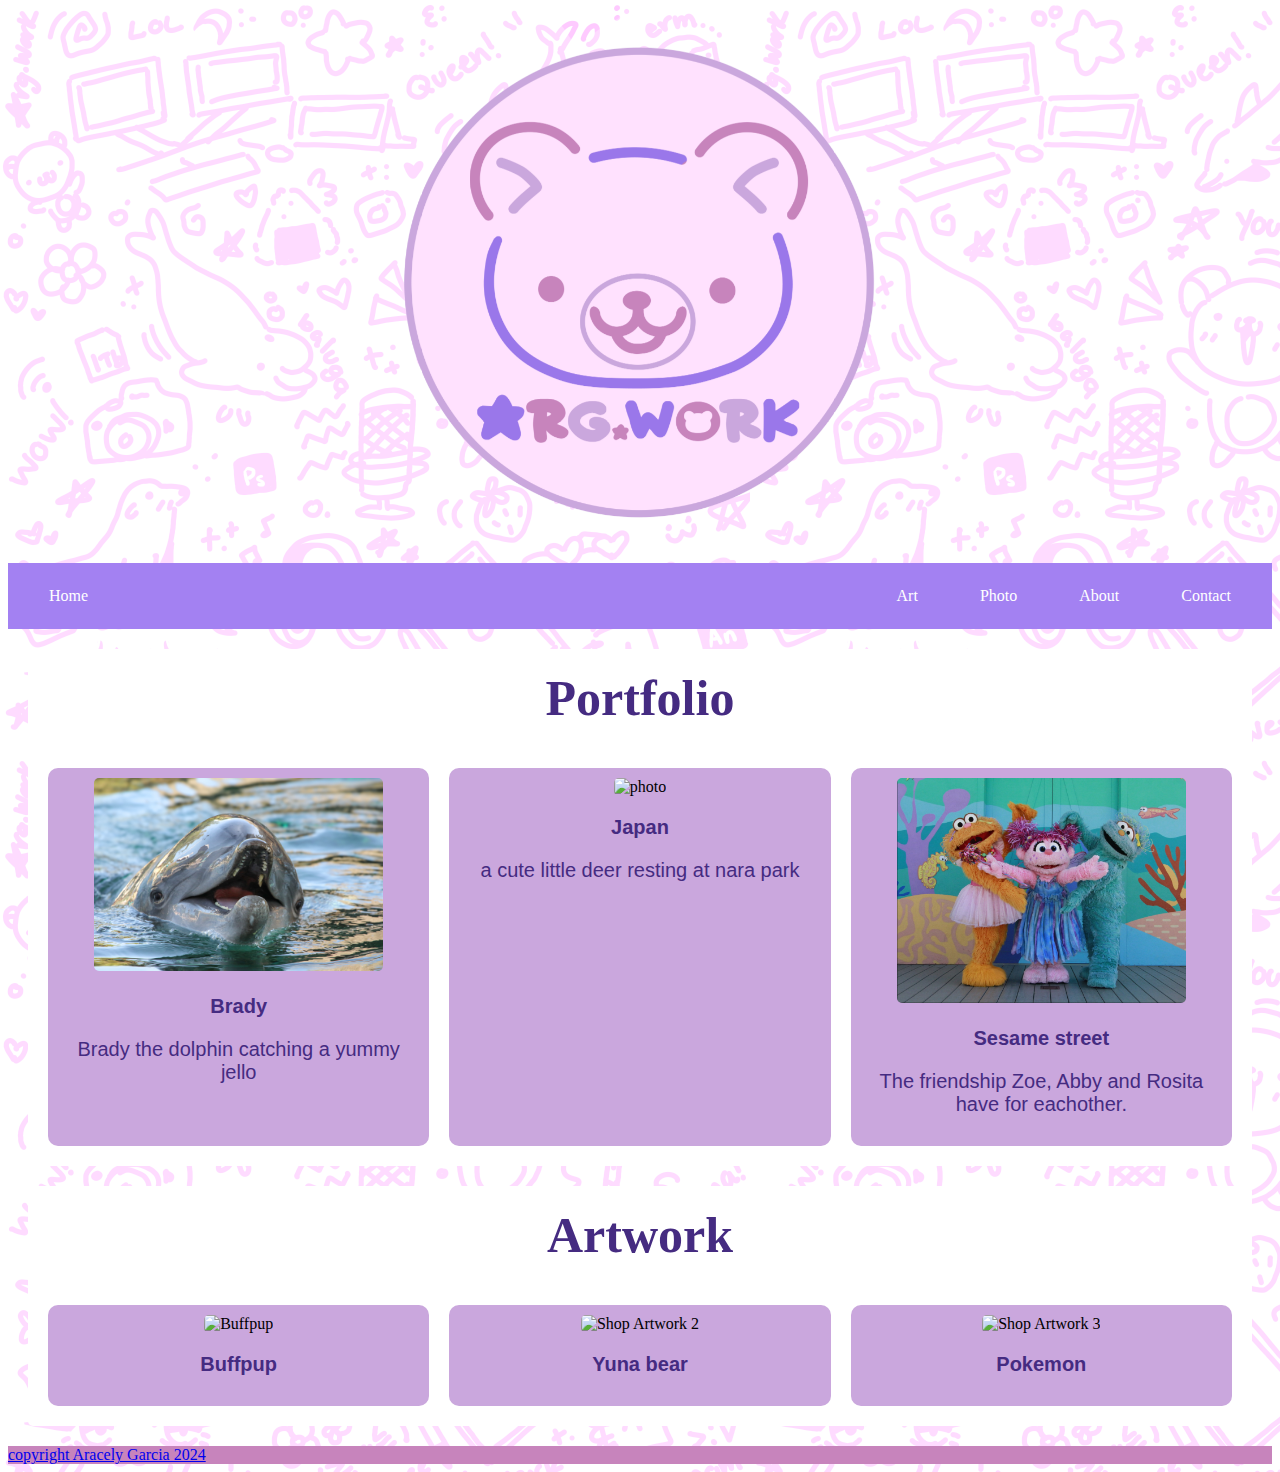
==== index.html @ f234f03a "push" ====
<!doctype html>
<html>
<head>
<meta charset="utf-8">
<title>argwork-website</title>
<link rel="stylesheet" href="main.css">
	<style>
		/*featured images*/
* {
  box-sizing: border-box;
}

div.gallery {
  border: 1px solid #ccc;
}

div.gallery:hover {
  border: 1px solid #777;
}

div.gallery img {
  width: 100%;
  height: auto;
}

div.desc {
  padding: 15px;
  text-align: center;
}

* {
  box-sizing: border-box;
}

.responsive {
  padding: 0 6px;
  float: left;
  width: 24.99999%;
}
		p {
    color: #452B81;
	font-size: 20px;
	font-family:"Jua", sans-serif;
		}
		
	h3 {
  text-align: center;
  font: oblique;
  color: #452B81;
font-size: 20px;
}
h2 {
  text-align: center;
  font: oblique;
  color: #452B81;
font-size: 50px;
}

@media only screen and (max-width: 700px) {
  .responsive {
    width: 49.99999%;
    margin: 6px 0;
  }
}

@media only screen and (max-width: 500px) {
  .responsive {
    width: 100%;
  }
}

.clearfix:after {
  content: "";
  display: table;
  clear: both;
}
	</style>
</head>
	
<body>
	<!--arg.work logo-->
<header>
	<div id= "selection-container"> 
		<div id="home" class="section">
	<div class= "ccontainer">	
		<div id="mainlogo">
		<img src="assets/arg.work.png" alt="arg.work logo" width="600px">
		</div> 
		</div> 
		</div>
	</div>
	
	
	
	
	<!--nav bar-->
  <nav>
<ul>
	 <li><a href="contact.html">Contact</a></li>
	<li><a href="about.html">About</a></li>
  <li><a href="photo.html">Photo</a></li>
	<li><a href="art.html">Art</a></li>
   <li style="float:left"><a class="active" href="index.html">Home</a></li>
</ul> </nav>
	</header>
	
	
	<section id="portfolio">
        <h2>Portfolio</h2>
        <div class="flex-container">
            <div class="item1">
					<img src="images/photos/dolphin9.jpg" alt="dolphin9">
                <h3>Brady</h3>
                <p>Brady the dolphin catching a yummy jello</p>
            </div>
            <div class="item1">
                <img src="images/photos/photo.jpg" alt="photo">
                <h3>Japan</h3>
                <p>a cute little deer resting at nara park</p>
            </div>
            <div class="item1">
                <img src="images/photos/street2.jpg" alt="street">
                <h3>Sesame street</h3>
                <p>The friendship Zoe, Abby and Rosita have for eachother.</p>
			</div></div>
	</section>
	
 <section id="shop">
        <h2>Artwork</h2>
        <div class="flex-container">
            <div class="item1">
                <img src="images/drawings/buffpup3.png" alt="Buffpup">
                <h3>Buffpup</h3>
              
            </div>
            <div class="item1">
                <img src="images/drawings/kumabear2.png" alt="Shop Artwork 2">
                <h3>Yuna bear</h3>
            </div>
            <div class="item1">
                <img src="images/drawings/pokemon-team.png" alt="Shop Artwork 3">
                <h3>Pokemon</h3>
            </div>
	 </div>

	
	
	
	
	
	
	
	
	
	
	
	
	
	
	
	
	
<!--	<!--image gallery
	<div class="responsive">
  <div class="gallery">
    <a target="_blank" href="images/drawings-cropped/buffpup.PNG">
      <img src="images/drawings-cropped/buffpup.PNG" alt="buffpup" width="600" height="400">
    </a>
    <div class="desc">Add a description of the image here</div>
  </div>
</div>


<div class="responsive">
  <div class="gallery">
    <a target="_blank" href="images/photos-cropped/dolphin-7.jpg">
      <img src="images/photos-cropped/dolphin-7.jpg" alt="dolphin" width="600" height="400">
    </a>
    <div class="desc">Add a description of the image here</div>
  </div>
</div>

<div class="responsive">
  <div class="gallery">
    <a target="_blank" href="images/photos-cropped/photo.jpg">
      <img src="images/photos-cropped/photo.jpg" alt="Vampire" width="600" height="400">
    </a>
    <div class="desc">Add a description of the image here</div>
  </div>
</div>

<div class="responsive">
  <div class="gallery">
    <a target="_blank" href="images/drawings-cropped/3droom1.jpg">
      <img src="images/drawings-cropped/3droom1.jpg" alt="3d room" width="600" height="400">
    </a>
    <div class="desc">Add a description of the image here</div>
  </div>
</div>

<div class="clearfix"></div>

	<div style="padding:6px;"></div> -->
	
</section>
	<footer><!--link added on to text--><a href="https://argwork.artstation.com/"> copyright Aracely Garcia 2024 </a> </footer>

	</body>
</html>
---- main.css ----
@charset "utf-8";
/* CSS Document */

/*background*/
*{
	box-sizing:border-box;
}
body{
	background: url("assets/doodlebg.png");
	background-size: 750px 750px;
	
}
footer{
	background-color:#C784BC;
	clear: both;
}

#container{ 
width:800px;
	margin: 0 auto;
	background-color: rgba(255,255,255,0.30)
}
#home .container {
	display: flex;
	flex-direction: column;
	justify-content: space-around;
	padding-bottom: 80px;
	
}
.ccontainer {
	min-height: 100px;
	padding: 25px;
	padding-top: 25px;
	padding-right:25px;
	padding-bottom: 25px;
	padding-left: 25px;
	/*display: flex;
	justify-content: center;*/
	align-items: center;
	backface-visibility: hidden;
	transition: transform .3s
	
}
.containerr {
float:left;
  border-radius: 10px;
  background-color: white;
  padding: 80px;

}

img{
	width: 40%;
	height: auto;
}

#mainlogo {
	text-align: center;
	margin: 10px;
}


							/*featured photos on home page*/
nav ul {
    list-style: none;
    padding: 0;
}

nav ul li {
    display: inline;
    margin: 0 15px;
}

nav a {
    color: #fff;
    text-decoration: none;
}

section {
    padding: 20px;
    margin: 20px;
    background: #fff;
    border-radius: 5px;
}

h2 {
    margin-top: 0;
}

.flex-container {
    display: flex;
    flex-wrap: wrap;
    justify-content: space-between;
    gap: 20px;
}

.item1 {
    flex: 1 1 calc(30% - 20px);
    background: #CAA7DD;
    border-radius: 10px;
    padding: 10px;
    text-align: center;
}

.item1 img {
    max-width: 100%;
    border-radius: 5px;
	width: 80%;
	height: auto;
}

button {
    margin-top: 10px;
    padding: 10px;
    background: #A381F2;
    color: white;
    border: none;
    cursor: pointer;
}

button:hover {
    background: #7846EB;
}

form {
    display: flex;
    flex-direction: column;
}

form label {
    margin-top: 10px;
}

form input, form textarea {
    padding: 10px;
    margin-top: 5px;
}



				/*Navigtion bar code */
nav{
	margin: 0 0 20px 0 
}
nav ul {
  list-style-type: none;
  margin: 0;
  padding: 10px;
  overflow: hidden;
  background-color: #A381F2;
}

nav li {
  float: right;
}

nav li a {
  display: block;
  color: white;
  text-align: center;
  padding: 14px 16px;
  text-decoration: none;
}

nav li a:hover:not(.active) {
  background-color: #7846EB;
}

.active {
  background-color: #A381F2;
}

/*center youtube*/

#home .container {
	display: flex;
	flex-direction: column;
	justify-content: space-around;
	padding-bottom: 80px;
	
}
.ccontainer {
	min-height: 100px;
	padding: 25px;
	padding-top: 25px;
	padding-right:25px;
	padding-bottom: 25px;
	padding-left: 25px;
	display: flex;
	justify-content: center;
	align-items: center;
	backface-visibility: hidden;
	transition: transform .3s
	
}



/*image gallery*/	
	div.gallery {
  border: 1px solid #ccc;
}

div.gallery:hover {
  border: 1px solid #B093F1;
}

div.gallery img {
  width: 100%;
  height: auto;
}

div.desc {
  padding: 10px;
}

* {
  box-sizing: border-box;
}






/*about logo and etc*/
.container {
    display: flex;
    height: 100vh; 
}



.logo2 {
   	width: 100%;
    height: auto;
}

.social-icons {
    margin-top: 20px;
    display: flex;
    justify-content: center; /* Centers icons horizontally */
}

.icon {
    display: inline-block;
    margin: 0 10px;
    font-size: 40px;
    color: #C784BC;
    transition: color 0.3s;
}

.icon:hover {
    color: #A381F2 /* Change to your preferred hover color */
}

.content {
    flex: 1;
    padding: 100px; /* Add padding for better spacing */
    display: 10px;
    flex-direction: column; /* Align content vertically */
    justify-content: center; /* Center content vertically */
}









@media only screen and (min-width: 768px) {
																			/* tablets and desktop*/
		.responsive {
  padding: 10px 10px;
  float: left;
  width: 24.99999%;
}
	h1 {
    color: #452B81;;
	font-size: 30px;
	font-family: "Jua", sans-serif;
}
h3 {
    color: #452B81;;
	font-size: 30px;
	font-family: "Jua", sans-serif;
	}
	.sidebar {
    width: 300px;
	height: 300px;
    text-align: center;
    padding: 0px;
	flex-direction: column;
	justify-content: space-around;
	padding-bottom: 80px;
    box-shadow: 0 2px 5px rgba(0, 0, 0, 0.0);
}
	}
@media only screen and (max-width : 768px ){
																							/*phones*/
	 .item1 {
        flex: 1 1 100%;
    }
	
  .responsive {
	  padding: 10px 10px;
  float: left;
  width: 24.99999%;
    width: 32.99999%;
    margin: 1px 0;
	  display: flex;
	  flex-direction: column;
  }
	
	
	/*about logo and etc*/
.container {
    display: flex;
    height: 100vh; 
}
	
.sidebar {
    width: 300px;
	height: 300px;
    text-align: center;
    padding: 0px;
	flex-direction: column;
	justify-content: space-around;
	padding-bottom: 80px;
    box-shadow: 0 2px 5px rgba(0, 0, 0, 0.0);
}

.logo2 {
	align-self: center;
    max-width: 50%;
    height: auto;
}

.social-icons {
    margin-top: 10px;
    display: flex;
    justify-content: center; /* Centers icons horizontally */
}

.icon {
    display: inline-block;
    margin: 0 10px;
    font-size: 40px;
    color: #C784BC;
    transition: color 0.3s;
}

.icon:hover {
    color: #A381F2 /* Change to your preferred hover color */
}

.content {
    flex: 1;
    padding: 5px; /* Add padding for better spacing */
    display: table-column;
    flex-direction: column; /* Align content vertically */
    justify-content: center; /* Center content vertically */
}

h1 { 								/* ABOUT ME */
    color: #452B81;
	font-size: 50px;
	font-family: "Jua", sans-serif;
}

p { /* INFO ABOUT ME */
	display: bottom;
    color: #452B81;
	background: rgba(163,129,242,0.67);
	font-size: 18px;
	font-family: "Jua", sans-serif;
}

.jua-regular {
  font-family: "Jua", sans-serif;
  font-weight: 400;
  font-style: normal;
}

	
	
	
	
	
	
	
	
	
	
	
	
	
	
	
	
	
	
	
	
	
}
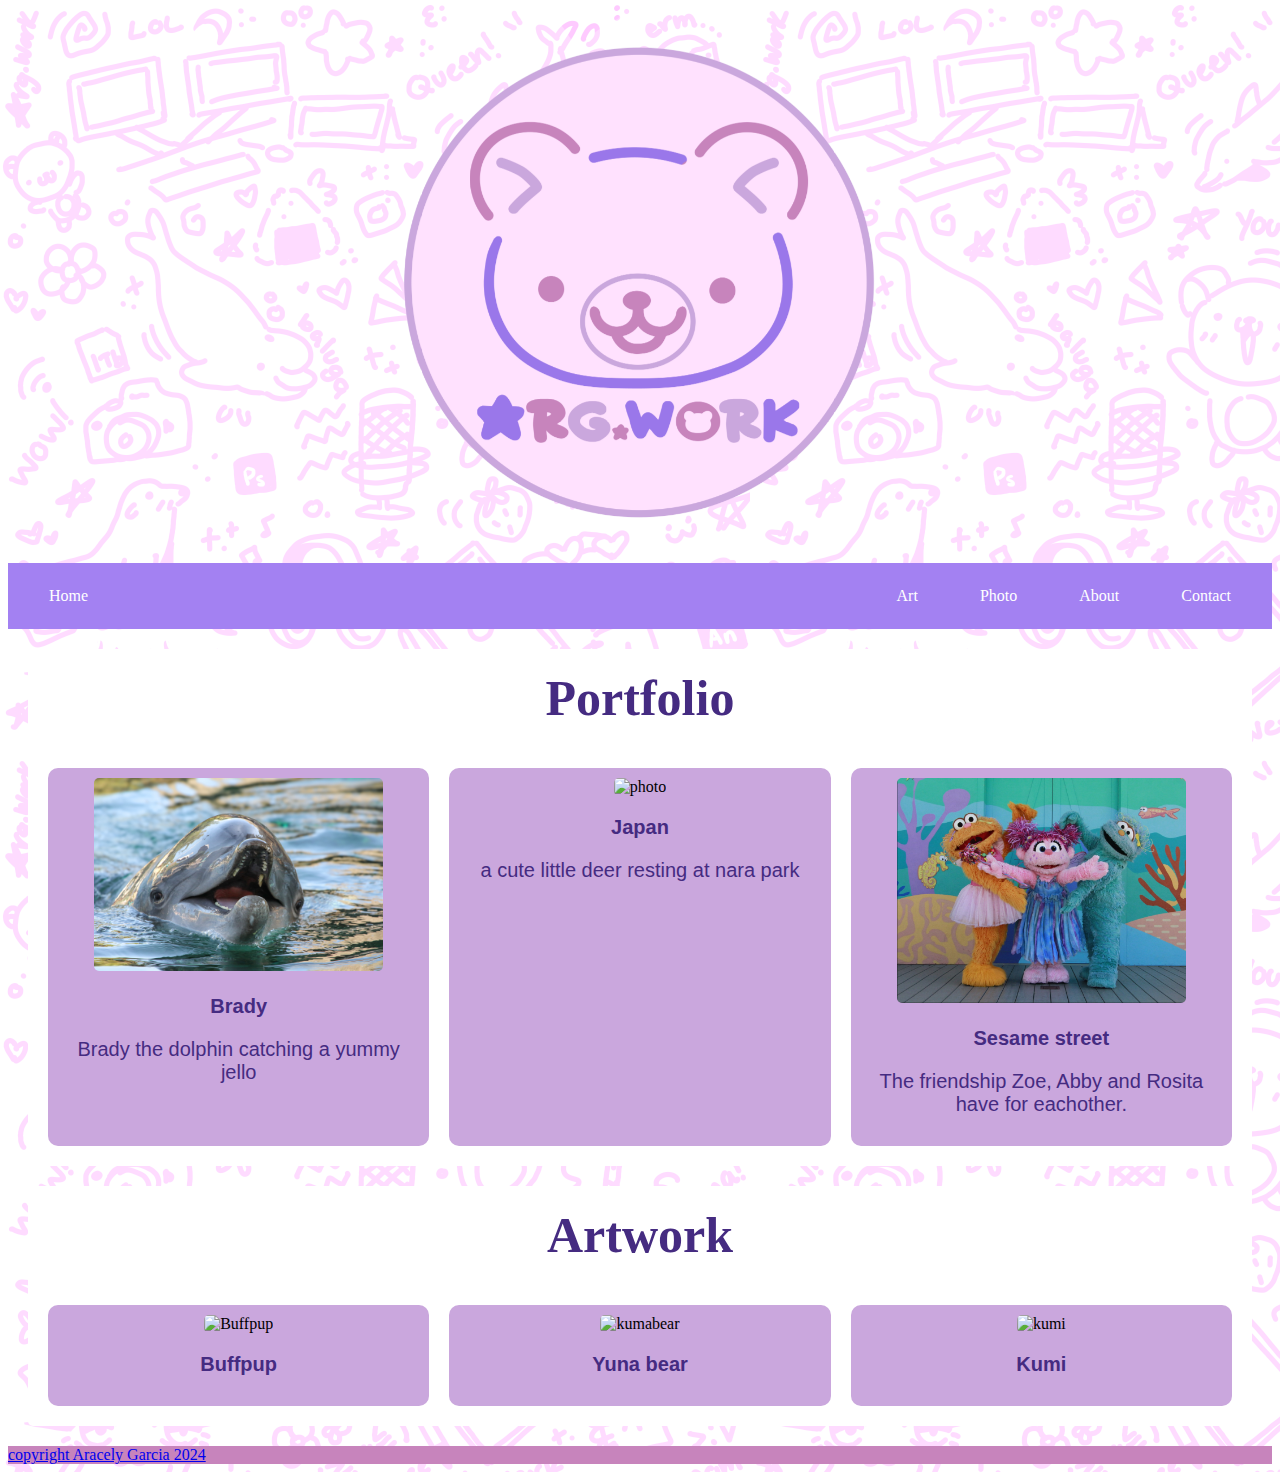
==== commit d41530cc: "push" ====
--- a/index.html
+++ b/index.html
@@ -134,12 +134,12 @@
               
             </div>
             <div class="item1">
-                <img src="images/drawings/kumabear2.png" alt="Shop Artwork 2">
+                <img src="images/drawings/kumabear.jpg" alt="kumabear">
                 <h3>Yuna bear</h3>
             </div>
             <div class="item1">
-                <img src="images/drawings/pokemon-team.png" alt="Shop Artwork 3">
-                <h3>Pokemon</h3>
+                <img src="images/drawings/kumi.png" alt="kumi">
+                <h3>Kumi</h3>
             </div>
 	 </div>
 
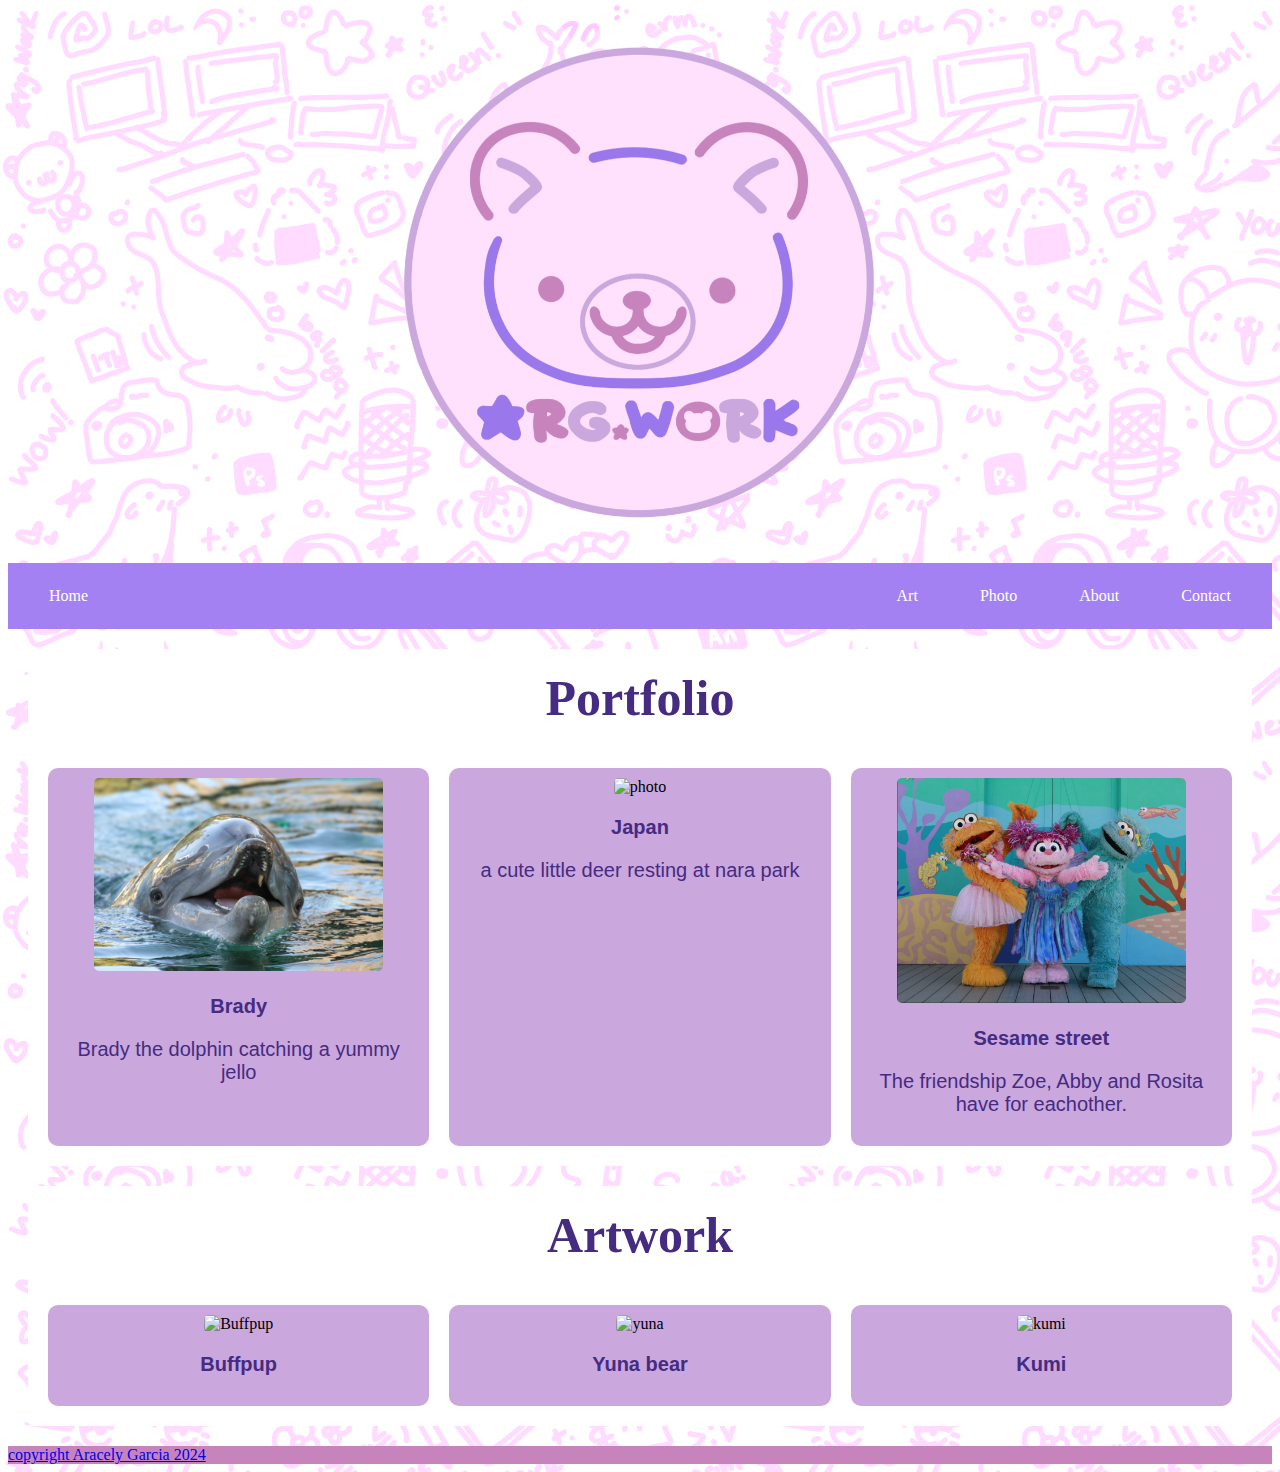
==== commit 9e84fc40: "push" ====
--- a/index.html
+++ b/index.html
@@ -134,11 +134,11 @@
               
             </div>
             <div class="item1">
-                <img src="images/drawings/kumabear.jpg" alt="kumabear">
+                <img src="images/drawings/kumabear.jpg" alt="yuna">
                 <h3>Yuna bear</h3>
             </div>
             <div class="item1">
-                <img src="images/drawings/kumi.png" alt="kumi">
+               <img src="images/drawings/kumi.png" alt="kumi">
                 <h3>Kumi</h3>
             </div>
 	 </div>
--- a/main.css
+++ b/main.css
@@ -370,13 +370,6 @@
 	font-family: "Jua", sans-serif;
 }
 
-p { /* INFO ABOUT ME */
-	display: bottom;
-    color: #452B81;
-	background: rgba(163,129,242,0.67);
-	font-size: 18px;
-	font-family: "Jua", sans-serif;
-}
 
 .jua-regular {
   font-family: "Jua", sans-serif;
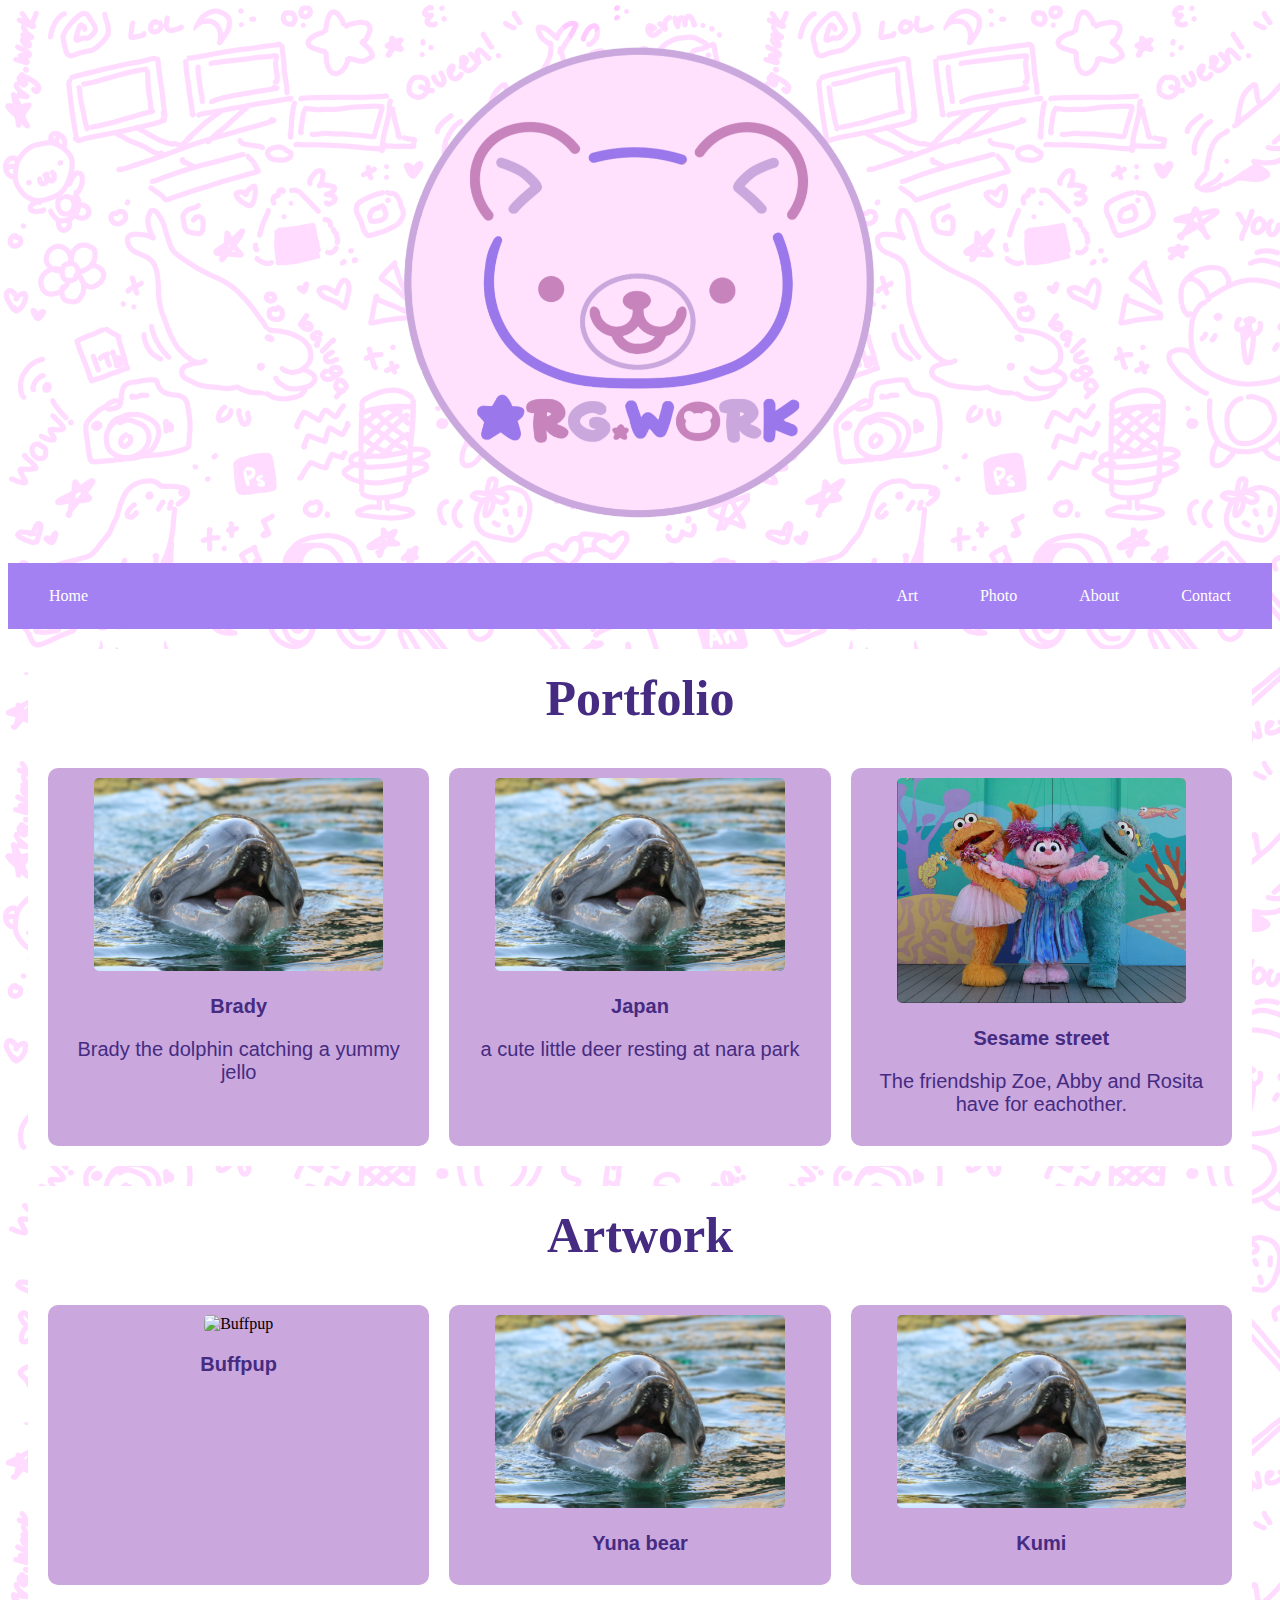
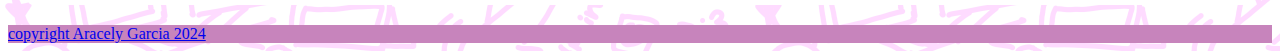
==== commit bbeda883: "test" ====
--- a/index.html
+++ b/index.html
@@ -114,7 +114,7 @@
                 <p>Brady the dolphin catching a yummy jello</p>
             </div>
             <div class="item1">
-                <img src="images/photos/photo.jpg" alt="photo">
+               <img src="images/photos/dolphin9.jpg" alt="dolphin9">
                 <h3>Japan</h3>
                 <p>a cute little deer resting at nara park</p>
             </div>
@@ -134,11 +134,11 @@
               
             </div>
             <div class="item1">
-                <img src="images/drawings/kumabear.jpg" alt="yuna">
+               <img src="images/photos/dolphin9.jpg" alt="dolphin9">
                 <h3>Yuna bear</h3>
             </div>
             <div class="item1">
-               <img src="images/drawings/kumi.png" alt="kumi">
+              <img src="images/photos/dolphin9.jpg" alt="dolphin9">
                 <h3>Kumi</h3>
             </div>
 	 </div>
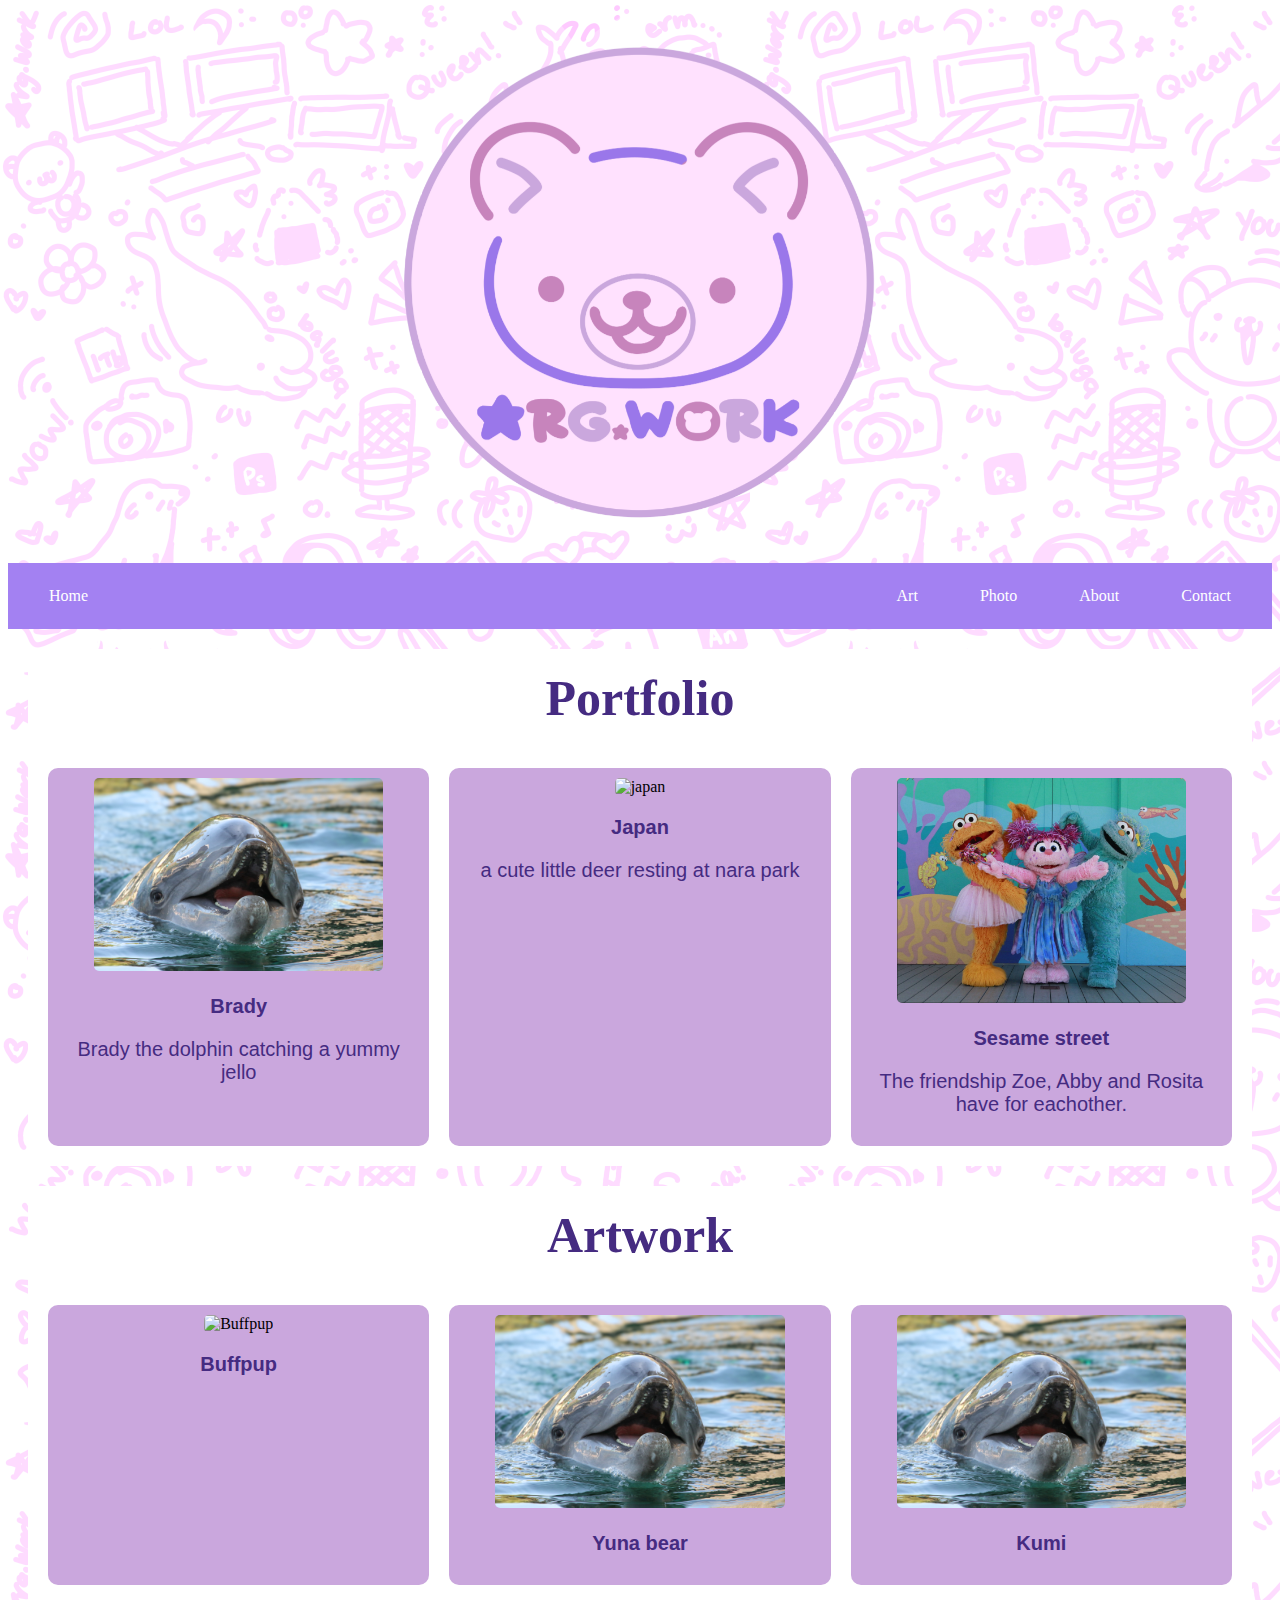
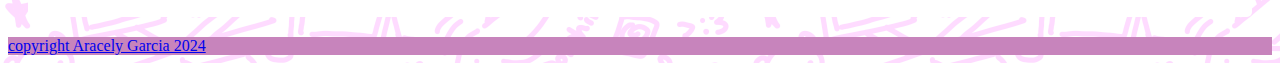
==== commit db4c956e: "test push" ====
--- a/index.html
+++ b/index.html
@@ -114,7 +114,7 @@
                 <p>Brady the dolphin catching a yummy jello</p>
             </div>
             <div class="item1">
-               <img src="images/photos/dolphin9.jpg" alt="dolphin9">
+               <img src="images/photos/japan5.jpg" alt="japan">
                 <h3>Japan</h3>
                 <p>a cute little deer resting at nara park</p>
             </div>
@@ -144,63 +144,10 @@
 	 </div>
 
 	
-	
-	
-	
-	
-	
-	
-	
-	
-	
-	
-	
-	
-	
-	
-	
-	
-<!--	<!--image gallery
-	<div class="responsive">
-  <div class="gallery">
-    <a target="_blank" href="images/drawings-cropped/buffpup.PNG">
-      <img src="images/drawings-cropped/buffpup.PNG" alt="buffpup" width="600" height="400">
-    </a>
-    <div class="desc">Add a description of the image here</div>
-  </div>
-</div>
-
-
-<div class="responsive">
-  <div class="gallery">
-    <a target="_blank" href="images/photos-cropped/dolphin-7.jpg">
-      <img src="images/photos-cropped/dolphin-7.jpg" alt="dolphin" width="600" height="400">
-    </a>
-    <div class="desc">Add a description of the image here</div>
-  </div>
-</div>
-
-<div class="responsive">
-  <div class="gallery">
-    <a target="_blank" href="images/photos-cropped/photo.jpg">
-      <img src="images/photos-cropped/photo.jpg" alt="Vampire" width="600" height="400">
-    </a>
-    <div class="desc">Add a description of the image here</div>
-  </div>
-</div>
-
-<div class="responsive">
-  <div class="gallery">
-    <a target="_blank" href="images/drawings-cropped/3droom1.jpg">
-      <img src="images/drawings-cropped/3droom1.jpg" alt="3d room" width="600" height="400">
-    </a>
-    <div class="desc">Add a description of the image here</div>
-  </div>
-</div>
 
 <div class="clearfix"></div>
 
-	<div style="padding:6px;"></div> -->
+	<div style="padding:6px;"></div>
 	
 </section>
 	<footer><!--link added on to text--><a href="https://argwork.artstation.com/"> copyright Aracely Garcia 2024 </a> </footer>
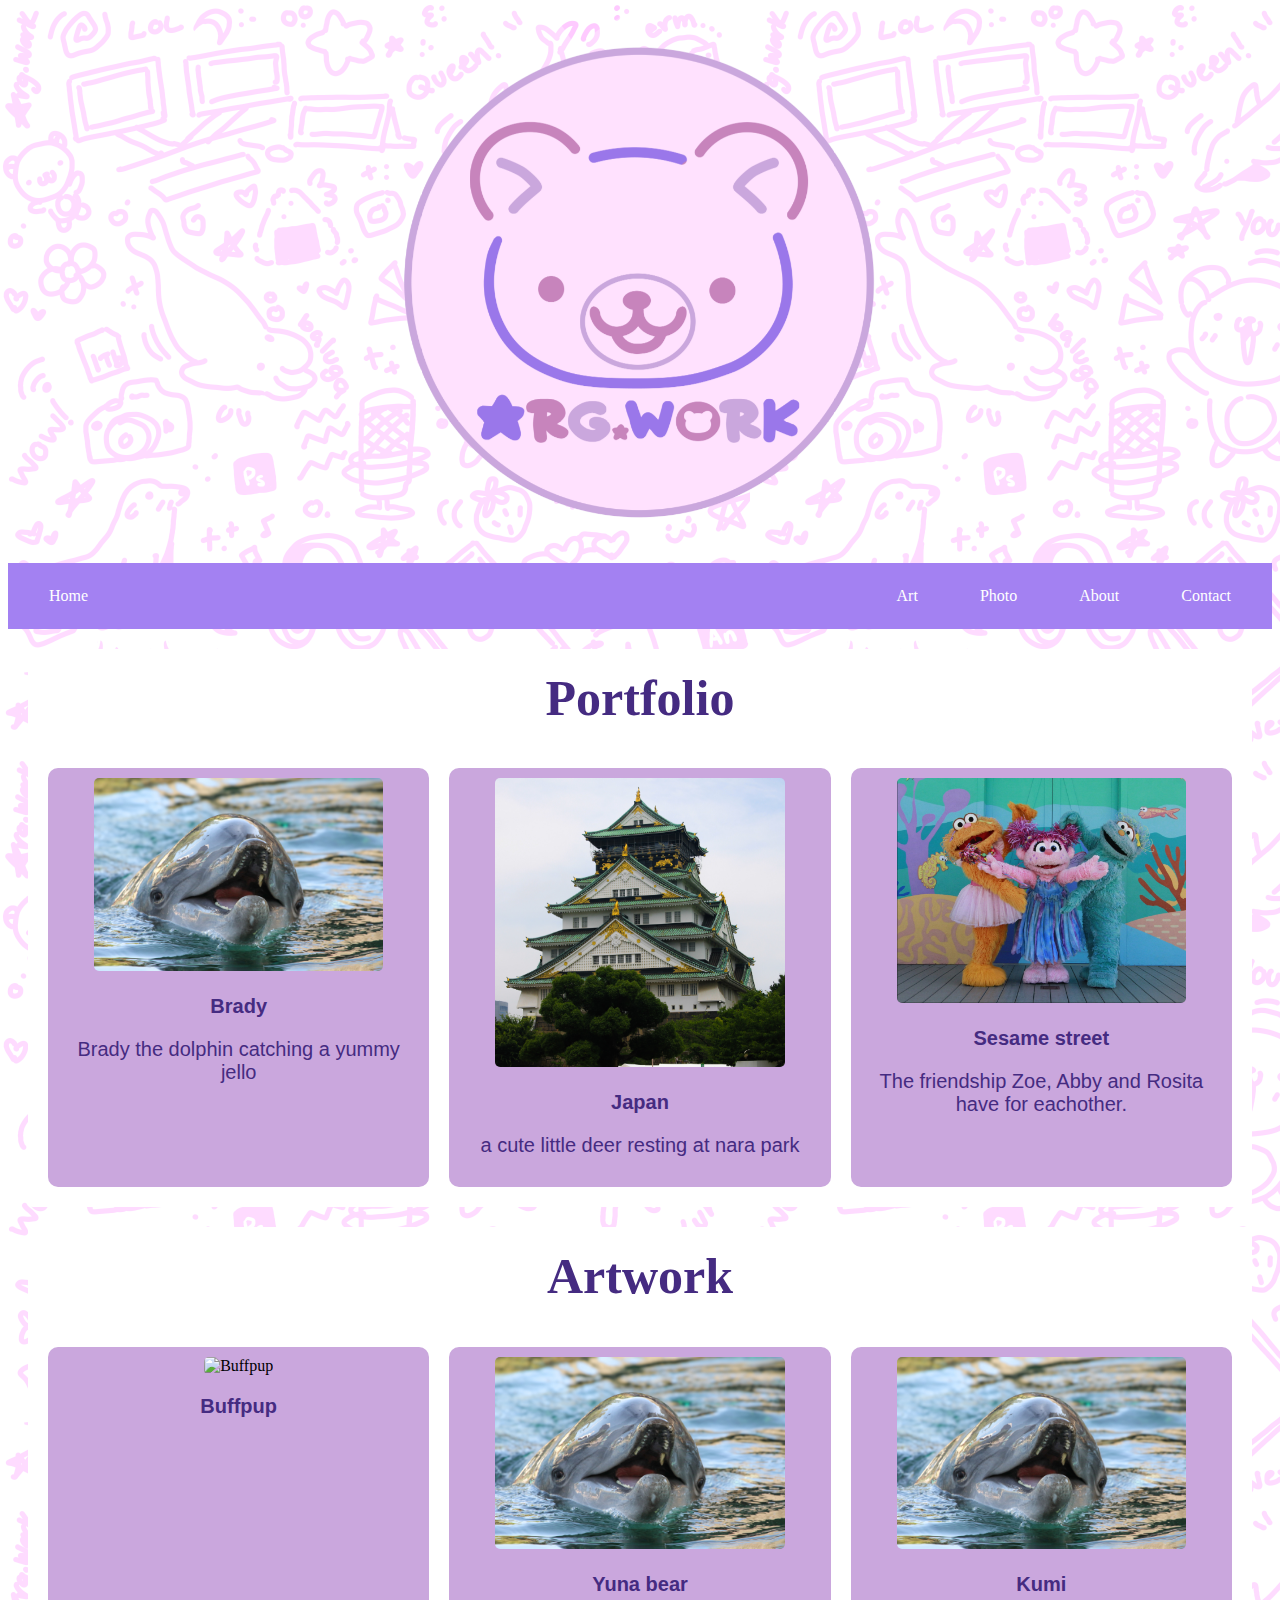
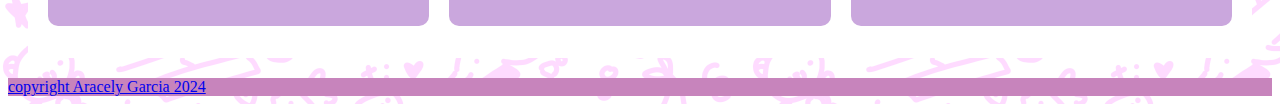
==== commit 465210b9: "push" ====
--- a/index.html
+++ b/index.html
@@ -114,7 +114,7 @@
                 <p>Brady the dolphin catching a yummy jello</p>
             </div>
             <div class="item1">
-               <img src="images/photos/japan5.jpg" alt="japan">
+               <img src="images/photos-cropped/japan2.jpg" alt="japan">
                 <h3>Japan</h3>
                 <p>a cute little deer resting at nara park</p>
             </div>
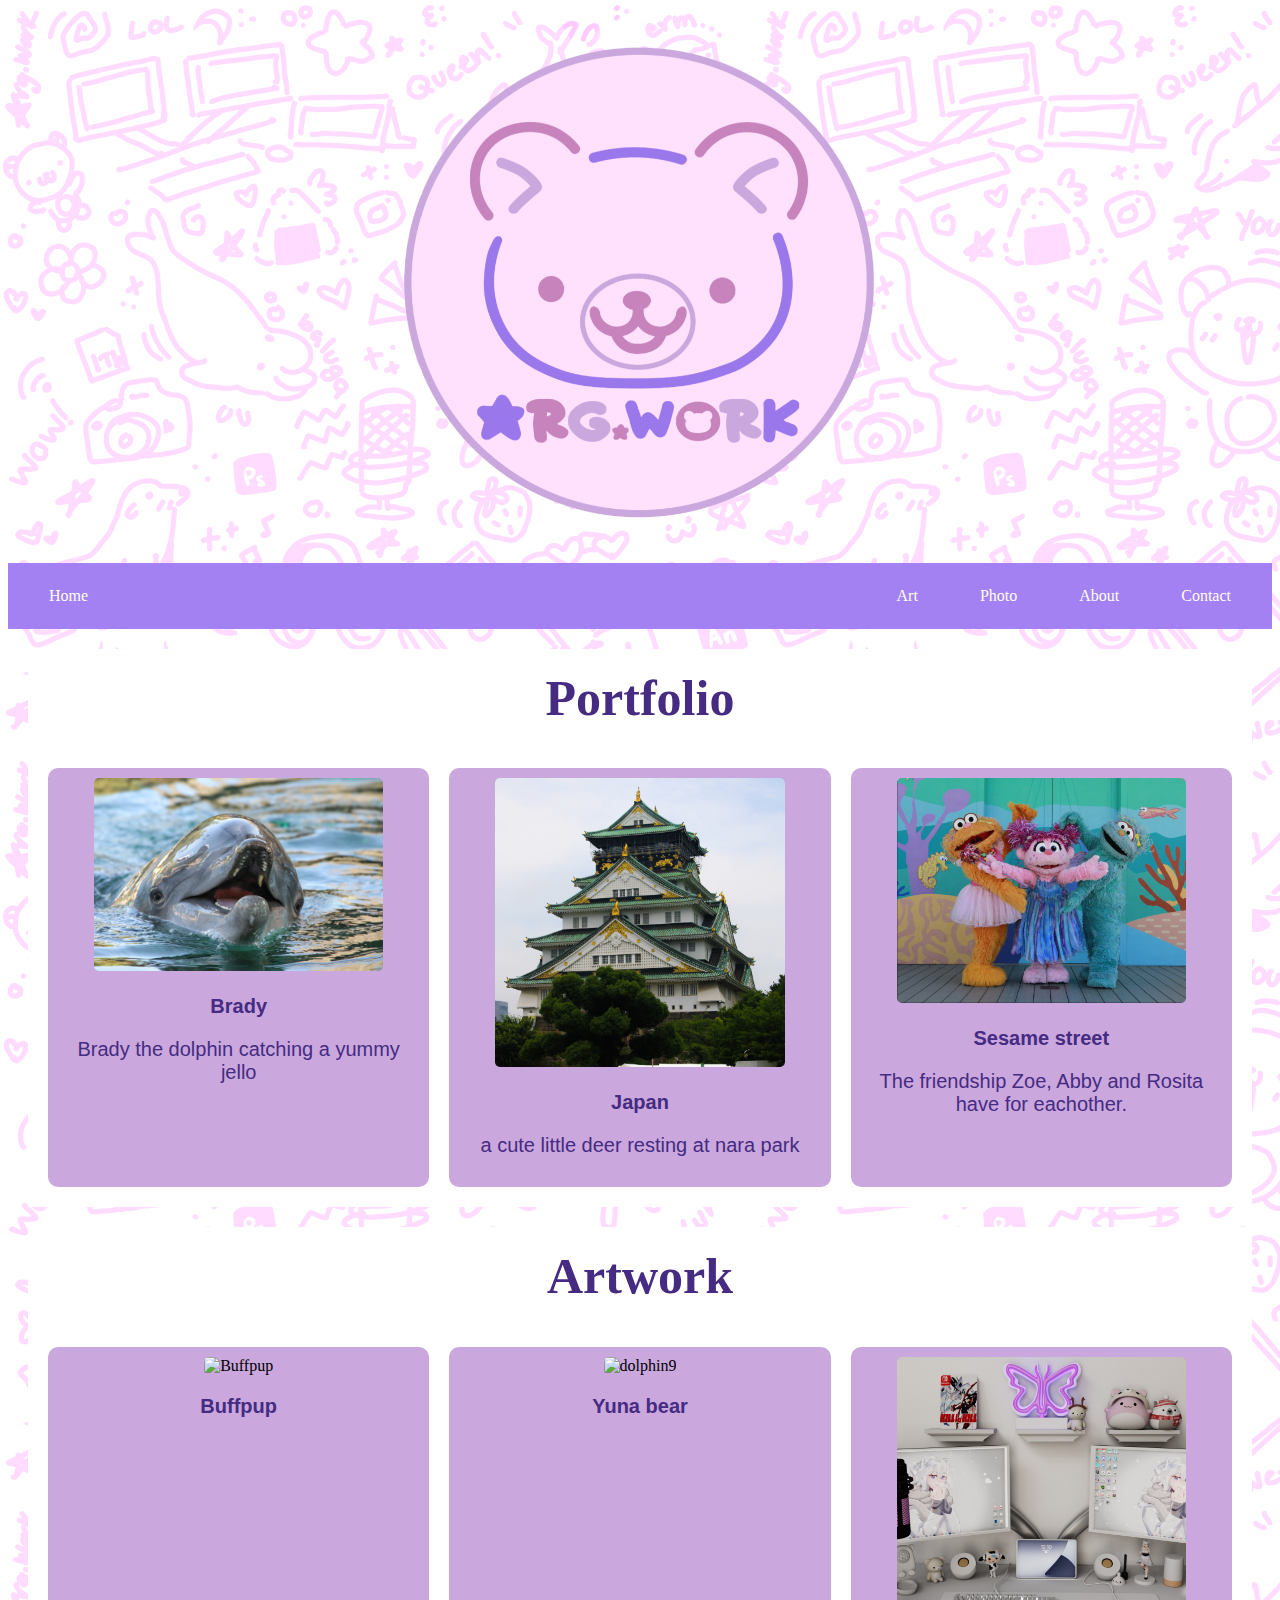
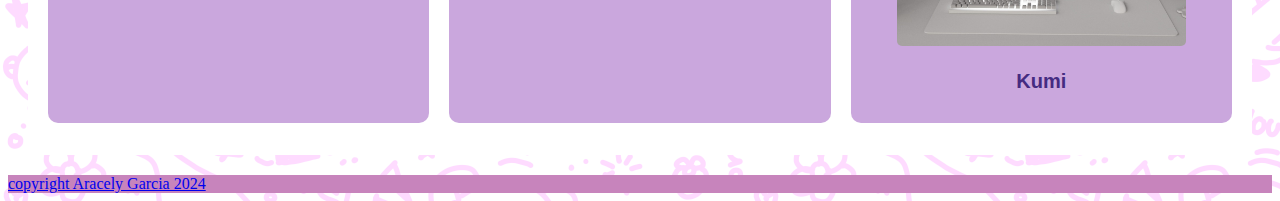
==== commit 62e3b253: "push" ====
--- a/index.html
+++ b/index.html
@@ -134,11 +134,11 @@
               
             </div>
             <div class="item1">
-               <img src="images/photos/dolphin9.jpg" alt="dolphin9">
+               <img src="images/drawings-cropped/sarah-drawing.png" alt="dolphin9">
                 <h3>Yuna bear</h3>
             </div>
             <div class="item1">
-              <img src="images/photos/dolphin9.jpg" alt="dolphin9">
+              <img src="images/drawings-cropped/3droom2.jpg" alt="dolphin9">
                 <h3>Kumi</h3>
             </div>
 	 </div>
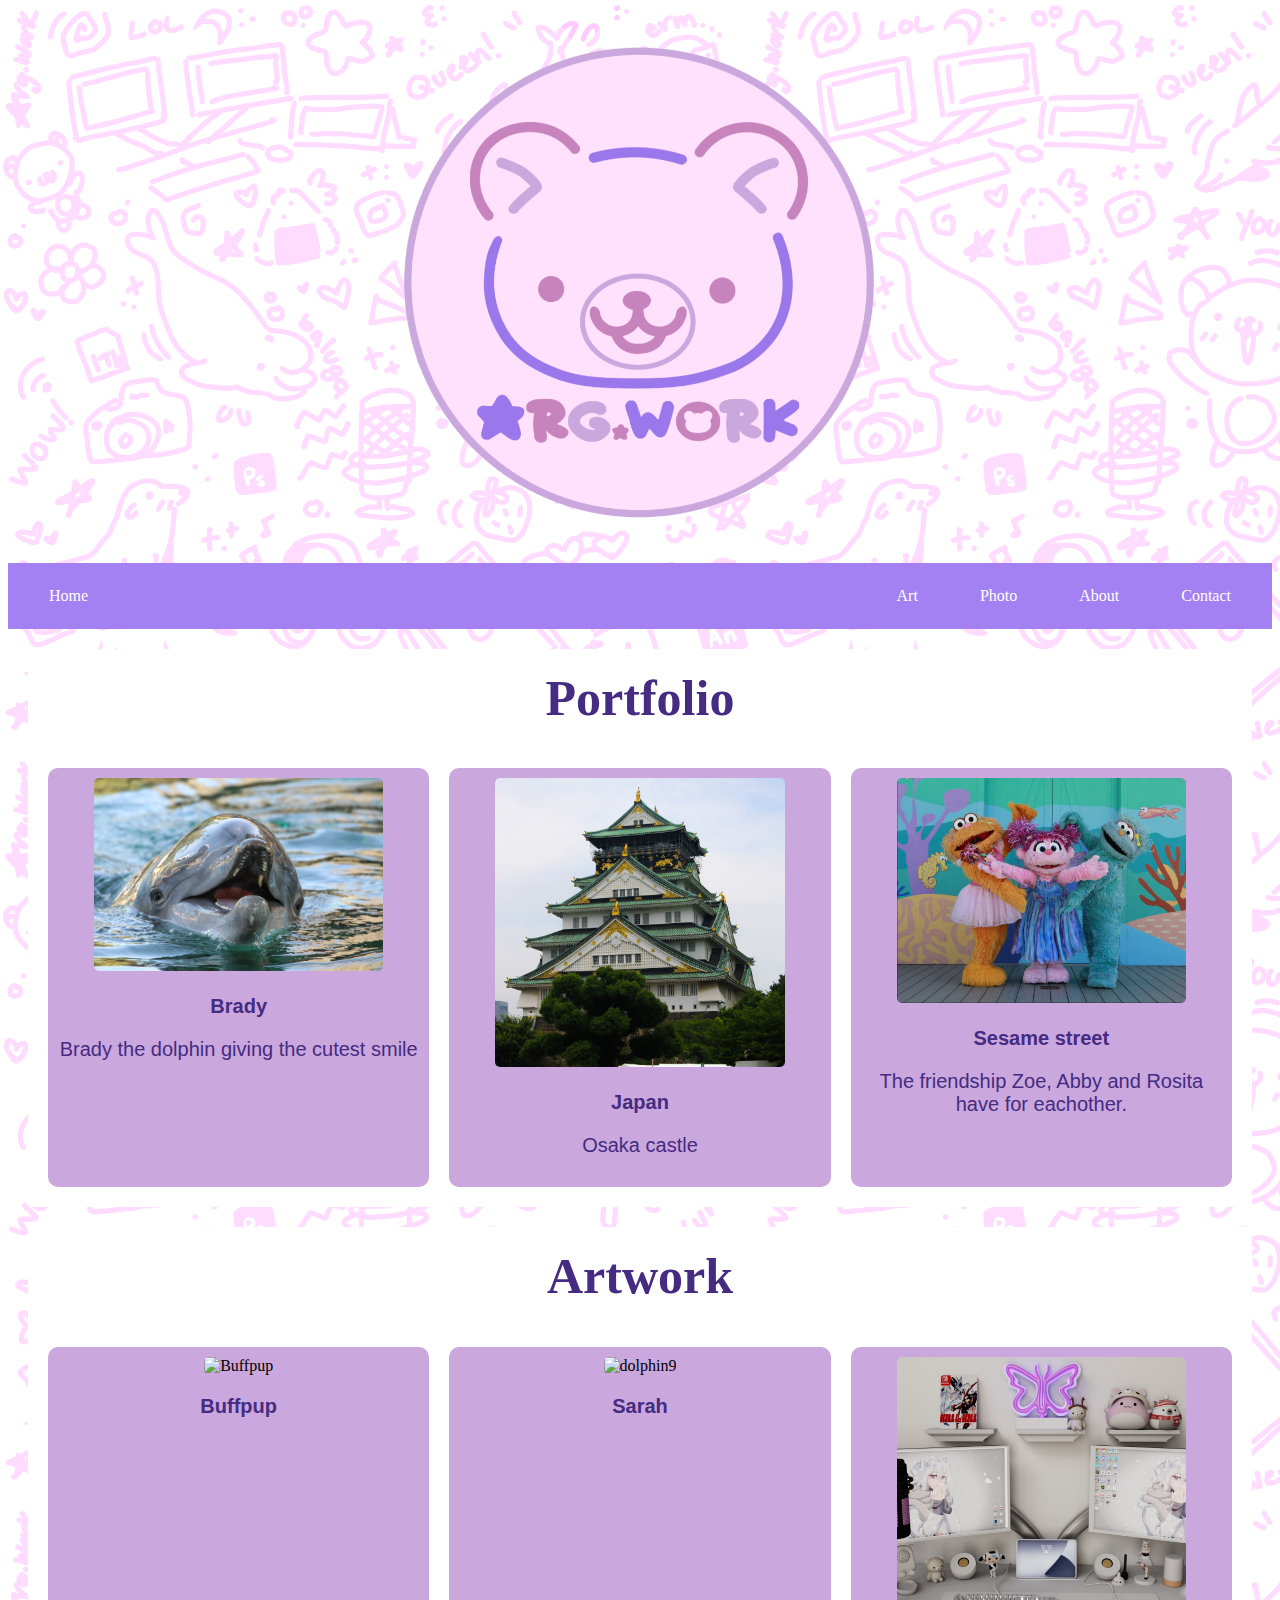
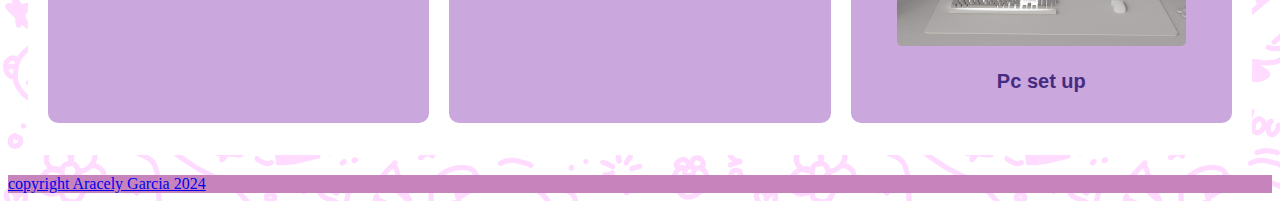
==== commit c81b1b56: "push" ====
--- a/index.html
+++ b/index.html
@@ -111,12 +111,12 @@
             <div class="item1">
 					<img src="images/photos/dolphin9.jpg" alt="dolphin9">
                 <h3>Brady</h3>
-                <p>Brady the dolphin catching a yummy jello</p>
+                <p>Brady the dolphin giving the cutest smile</p>
             </div>
             <div class="item1">
                <img src="images/photos-cropped/japan2.jpg" alt="japan">
                 <h3>Japan</h3>
-                <p>a cute little deer resting at nara park</p>
+                <p>Osaka castle</p>
             </div>
             <div class="item1">
                 <img src="images/photos/street2.jpg" alt="street">
@@ -135,11 +135,11 @@
             </div>
             <div class="item1">
                <img src="images/drawings-cropped/sarah-drawing.png" alt="dolphin9">
-                <h3>Yuna bear</h3>
+                <h3>Sarah</h3>
             </div>
             <div class="item1">
               <img src="images/drawings-cropped/3droom2.jpg" alt="dolphin9">
-                <h3>Kumi</h3>
+                <h3>Pc set up</h3>
             </div>
 	 </div>
 
--- a/main.css
+++ b/main.css
@@ -37,16 +37,10 @@
 	/*display: flex;
 	justify-content: center;*/
 	align-items: center;
+	display: flex;
 	backface-visibility: hidden;
 	transition: transform .3s
 	
-}
-.containerr {
-float:left;
-  border-radius: 10px;
-  background-color: white;
-  padding: 80px;
-
 }
 
 img{
@@ -59,6 +53,68 @@
 	margin: 10px;
 }
 
+					/*Responsive form*/
+.containerr {
+float:bottom;
+  border-radius: 20px;
+  background-color:#C784BC;
+  padding: 80px;
+
+}
+input[type=text], select, textarea {
+  width: 100%;
+  padding: 12px;
+  border: 1px solid #ccc;
+  border-radius: 4px;
+  resize: vertical;
+}
+
+label {
+  padding: 12px 12px 12px 0;
+  display: inline-block;
+}
+
+input[type=submit] {
+  background-color: #A381F2;
+  color: white;
+  padding: 12px 20px;
+  border: none;
+  border-radius: 4px;
+  cursor: pointer;
+  float: right;
+}
+
+input[type=submit]:hover {
+  background-color: #7846EB;
+}
+
+
+.col-25 {
+  float: left;
+  width: 25%;
+  margin-top: 6px;
+}
+
+.col-75 {
+  float: left;
+  width: 75%;
+  margin-top: 6px;
+}
+
+/* Clear floats after the columns */
+.row::after {
+  content: "";
+  display: table;
+  clear: both;
+}
+
+/* Responsive layout - when the screen is less than 600px wide, make the two columns stack on top of each other instead of next to each other */
+@media screen and (max-width: 600px) {
+  .col-25, .col-75, input[type=submit] {
+    width: 100%;
+    margin-top: 0;
+  }
+}
 
 							/*featured photos on home page*/
 nav ul {
@@ -234,6 +290,7 @@
 .logo2 {
    	width: 100%;
     height: auto;
+	display: table-column-group;
 }
 
 .social-icons {
@@ -256,7 +313,7 @@
 
 .content {
     flex: 1;
-    padding: 100px; /* Add padding for better spacing */
+    padding: 10px; /* Add padding for better spacing */
     display: 10px;
     flex-direction: column; /* Align content vertically */
     justify-content: center; /* Center content vertically */
@@ -356,13 +413,7 @@
     color: #A381F2 /* Change to your preferred hover color */
 }
 
-.content {
-    flex: 1;
-    padding: 5px; /* Add padding for better spacing */
-    display: table-column;
-    flex-direction: column; /* Align content vertically */
-    justify-content: center; /* Center content vertically */
-}
+
 
 h1 { 								/* ABOUT ME */
     color: #452B81;
